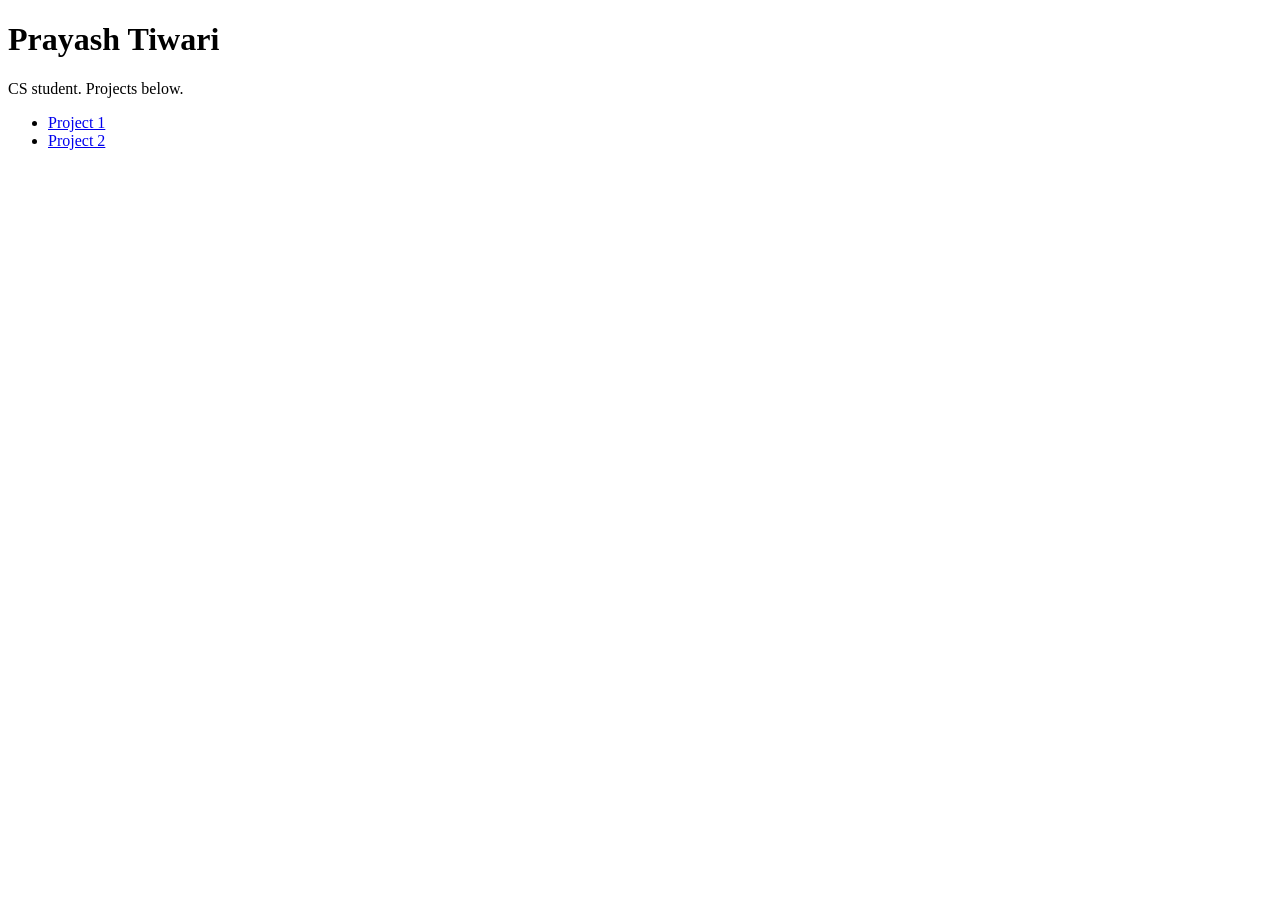
==== index.html @ 390d13c7 "Update index.html content" ====
<!DOCTYPE html>
<html>
<head>
  <title>Prayash | Portfolio</title>
  <meta charset="utf-8" />
</head>
<body>
  <h1>Prayash Tiwari</h1>
  <p>CS student. Projects below.</p>

  <ul>
    <li><a href="https://github.com/username/project1">Project 1</a></li>
    <li><a href="https://github.com/username/project2">Project 2</a></li>
  </ul>
</body>
</html>
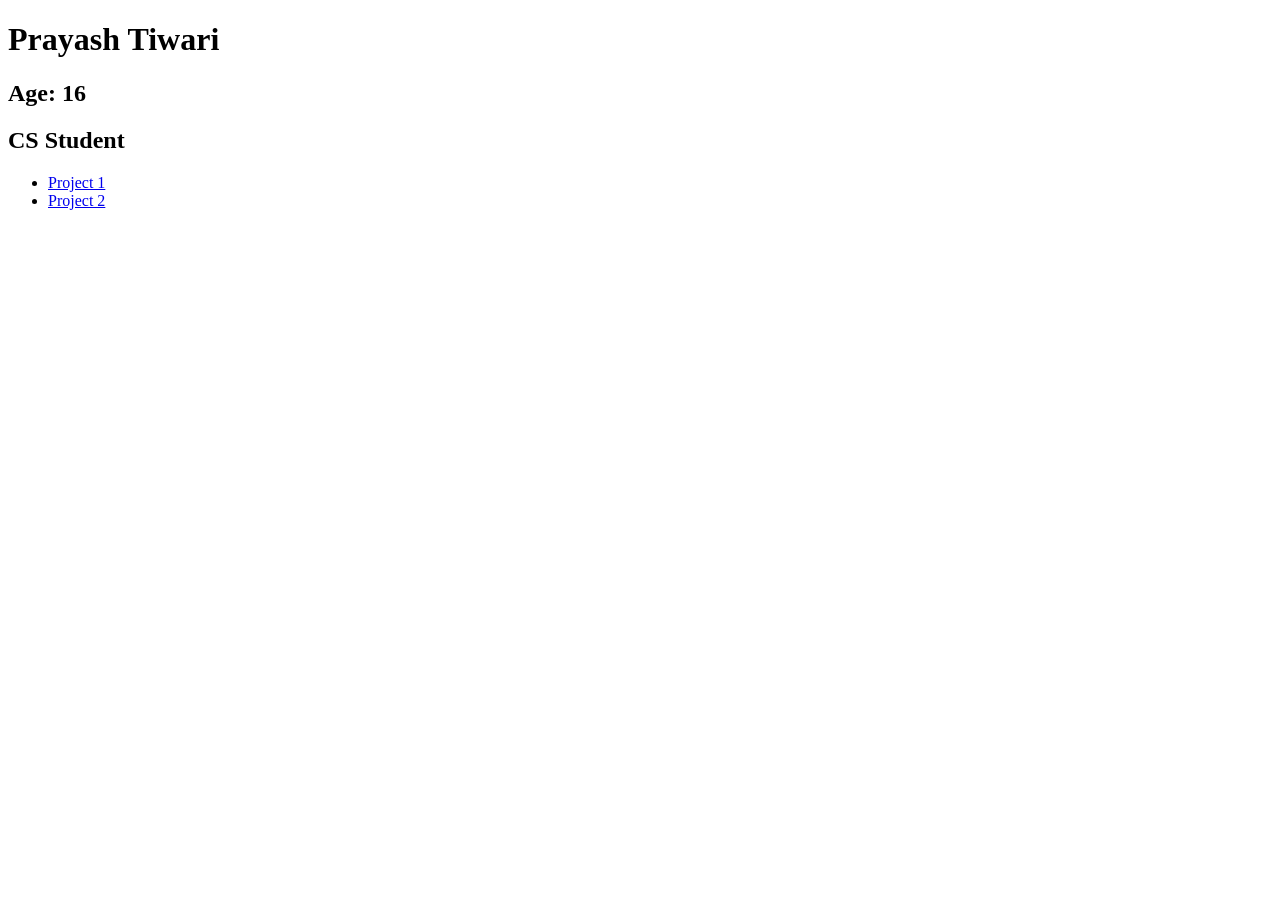
==== commit e3eadf67: "update index.html content" ====
--- a/index.html
+++ b/index.html
@@ -6,7 +6,9 @@
 </head>
 <body>
   <h1>Prayash Tiwari</h1>
-  <p>CS student. Projects below.</p>
+  
+  <h2>Age: 16</h2>
+  <h2>CS Student</h2>
 
   <ul>
     <li><a href="https://github.com/username/project1">Project 1</a></li>
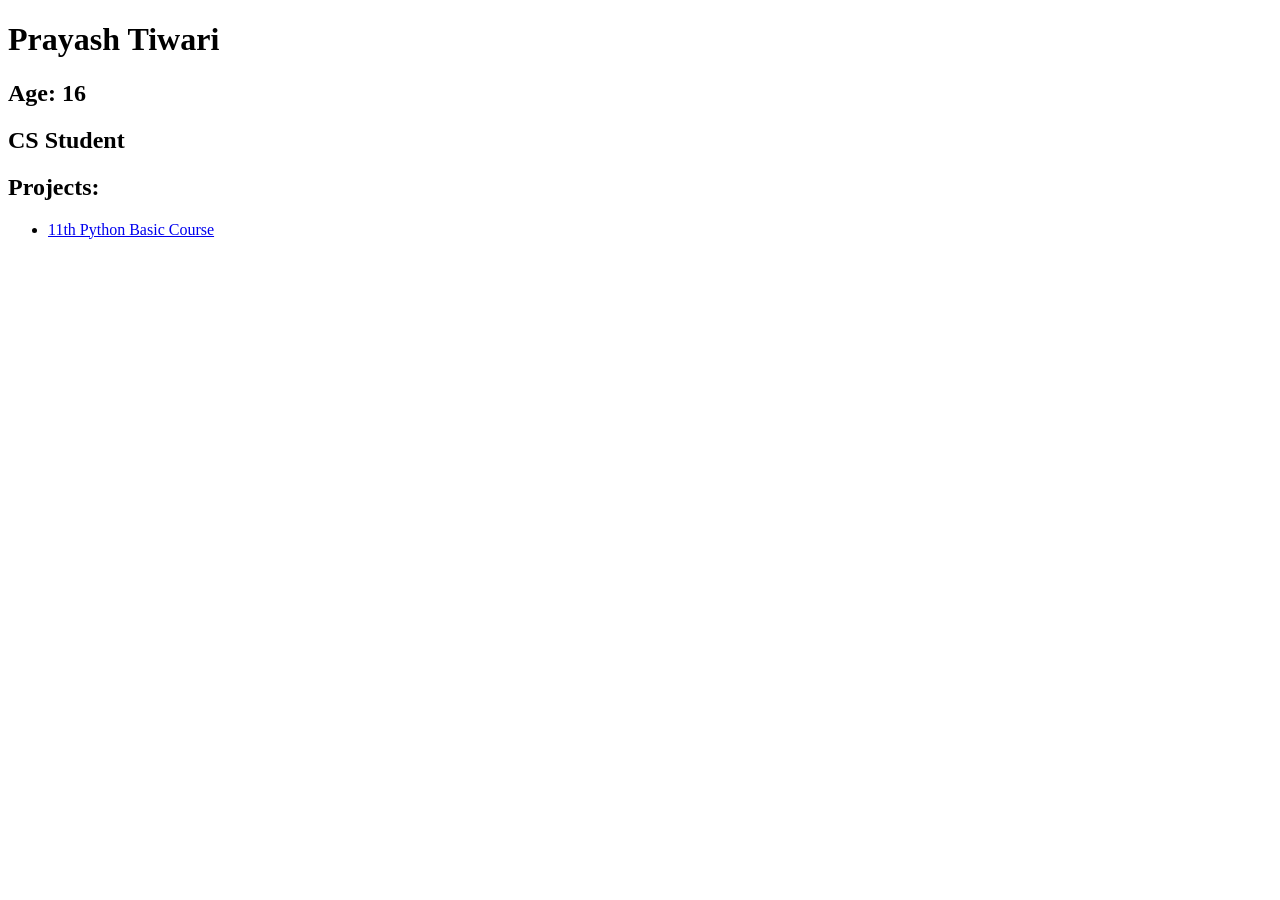
==== commit 42d1ea1d: "update project links in index.html" ====
--- a/index.html
+++ b/index.html
@@ -9,10 +9,10 @@
   
   <h2>Age: 16</h2>
   <h2>CS Student</h2>
-
+  <h2>Projects:</h2>
+  
   <ul>
-    <li><a href="https://github.com/username/project1">Project 1</a></li>
-    <li><a href="https://github.com/username/project2">Project 2</a></li>
+    <li><a href="https://github.com/prayashtiwari/class-11-python">11th Python Basic Course</a></li>
   </ul>
 </body>
 </html>
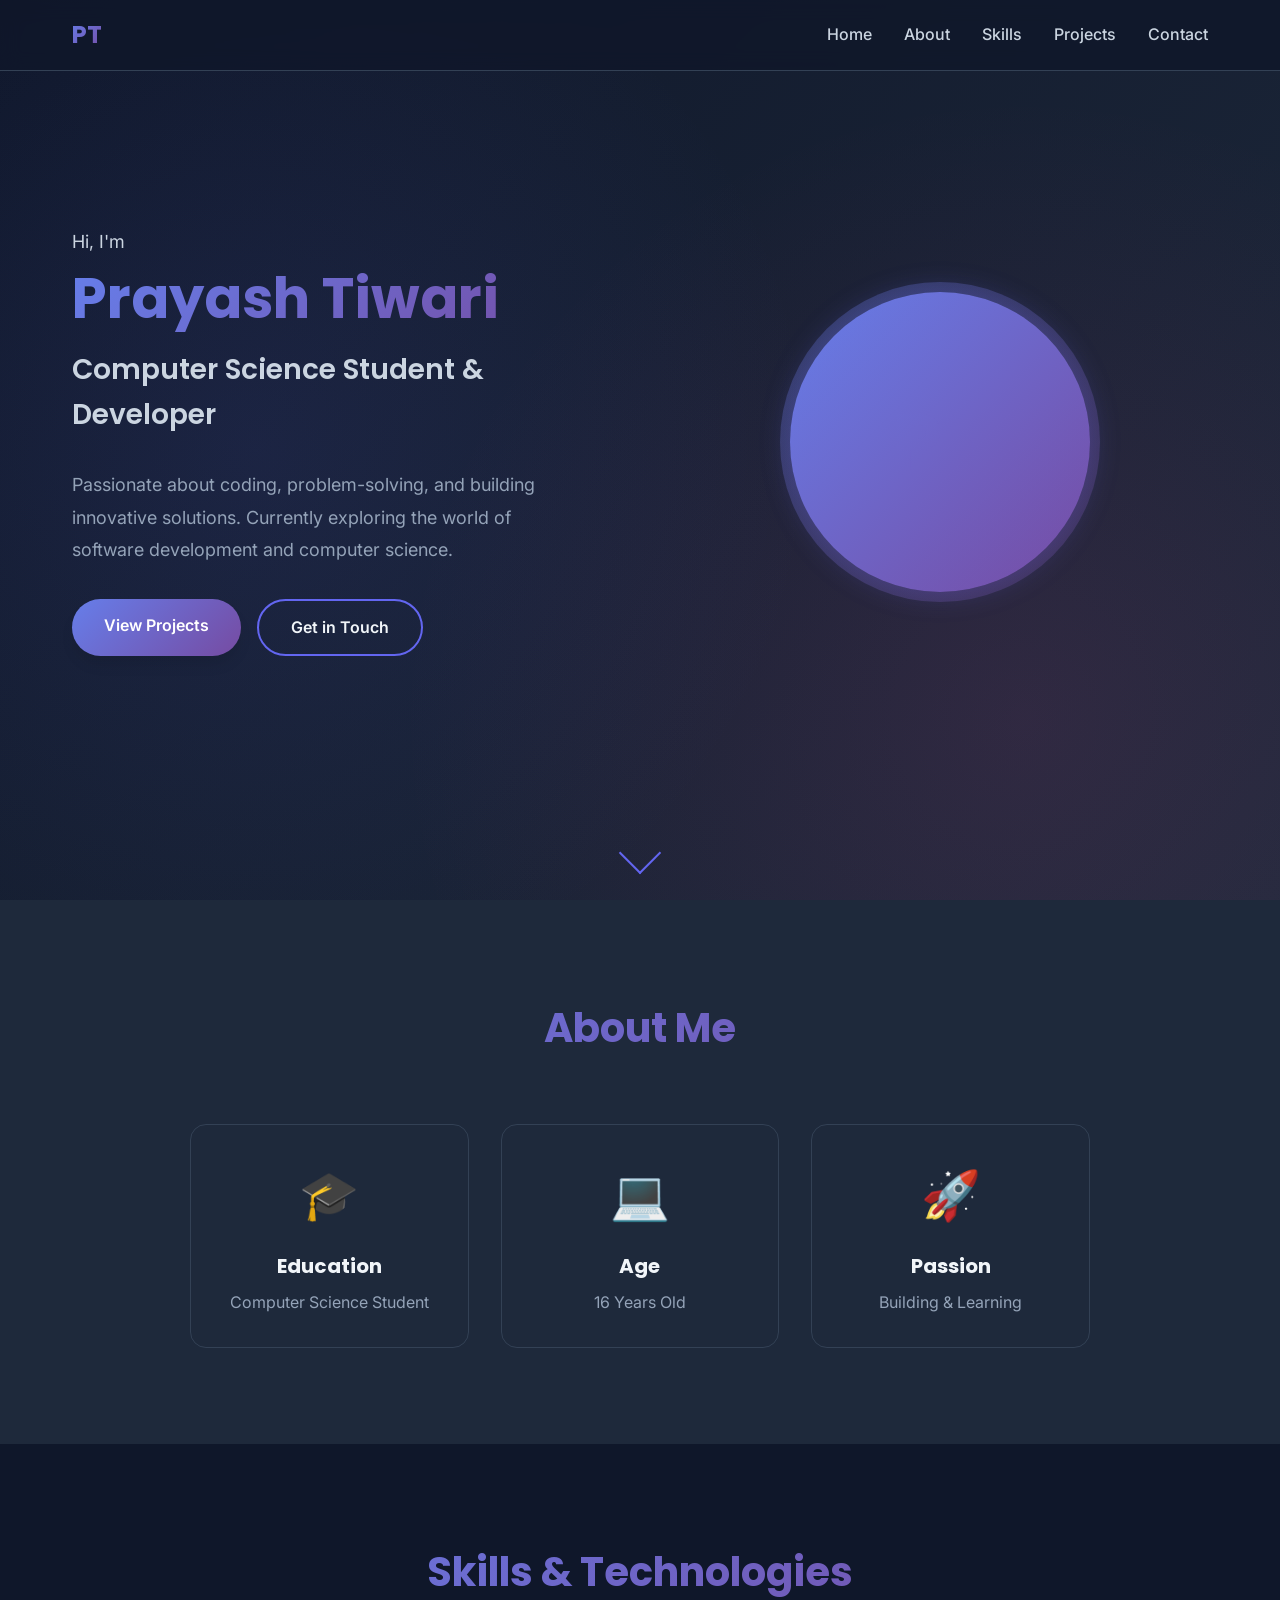
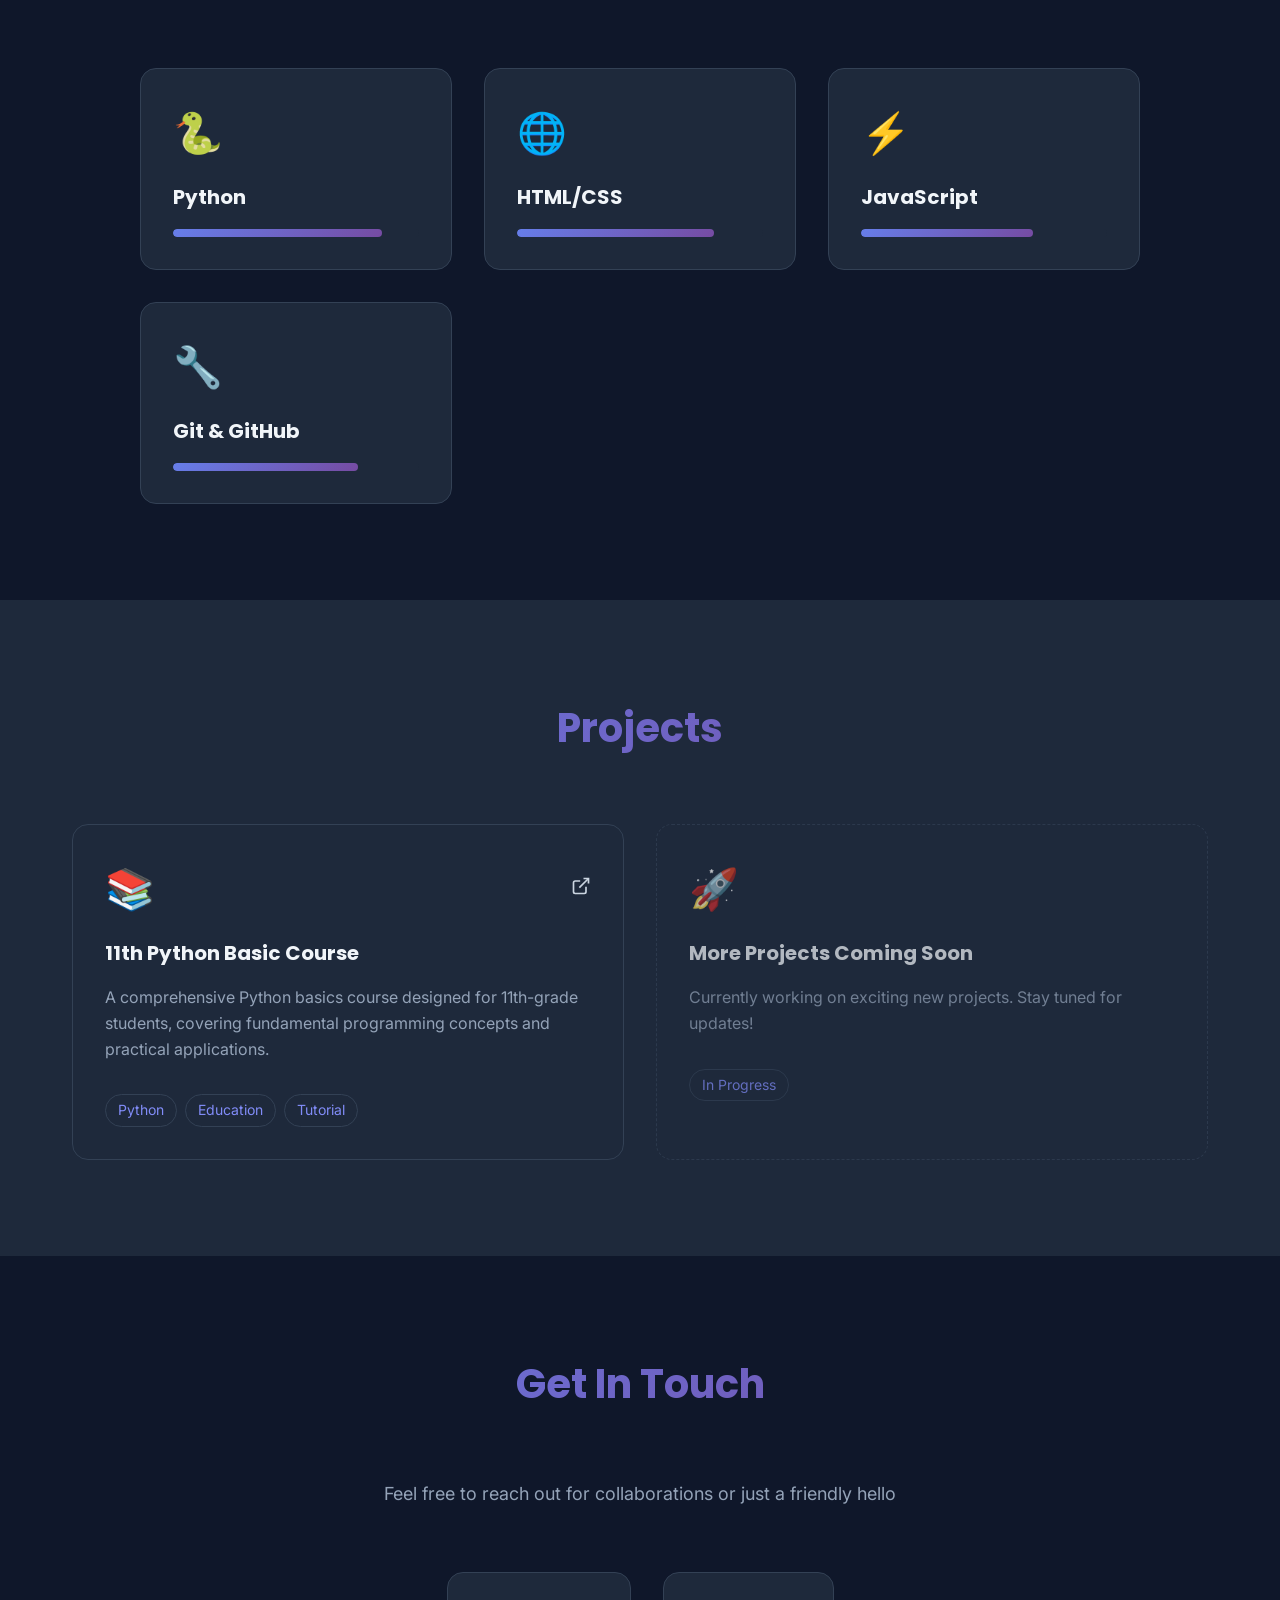
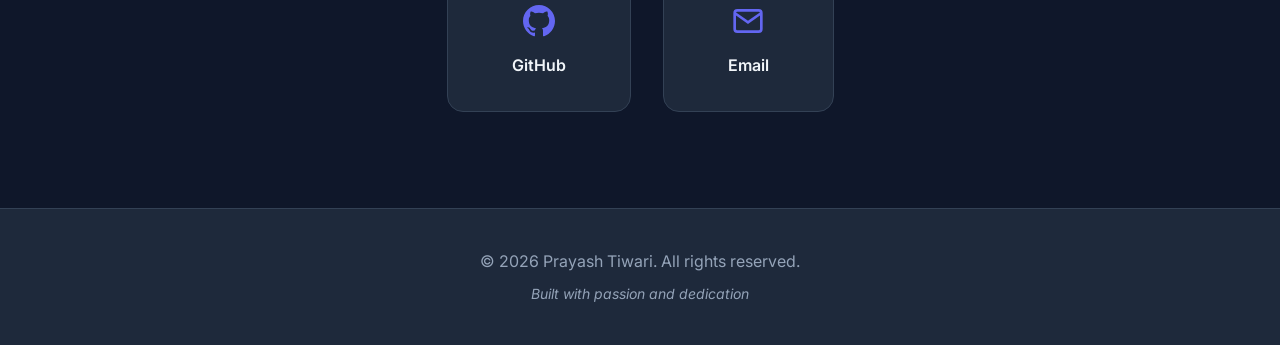
==== commit dc04dc72: "Add modern portfolio UI with responsive design Co-authored-by: prayashtiwari <255320186+prayashtiwar" ====
--- a/index.html
+++ b/index.html
@@ -1,18 +1,195 @@
 <!DOCTYPE html>
-<html>
+<html lang="en">
 <head>
-  <title>Prayash | Portfolio</title>
-  <meta charset="utf-8" />
+  <meta charset="UTF-8">
+  <meta name="viewport" content="width=device-width, initial-scale=1.0">
+  <meta name="description" content="Prayash Tiwari - CS Student & Developer Portfolio">
+  <meta name="p:domain_verify" content="79d114e6fe0b8a6a573e7b52dea1397b"/>
+  <title>Prayash Tiwari | Portfolio</title>
+  <link rel="stylesheet" href="styles.css">
+  <link rel="preconnect" href="https://fonts.googleapis.com">
+  <link rel="preconnect" href="https://fonts.gstatic.com" crossorigin>
+  <link href="https://fonts.googleapis.com/css2?family=Inter:wght@300;400;500;600;700&family=Poppins:wght@400;500;600;700&display=swap" rel="stylesheet">
 </head>
 <body>
-  <h1>Prayash Tiwari</h1>
-  
-  <h2>Age: 16</h2>
-  <h2>CS Student</h2>
-  <h2>Projects:</h2>
-  
-  <ul>
-    <li><a href="https://github.com/prayashtiwari/class-11-python">11th Python Basic Course</a></li>
-  </ul>
+  <!-- Navigation -->
+  <nav class="navbar">
+    <div class="container">
+      <div class="nav-brand">PT</div>
+      <ul class="nav-links">
+        <li><a href="#home" class="nav-link">Home</a></li>
+        <li><a href="#about" class="nav-link">About</a></li>
+        <li><a href="#skills" class="nav-link">Skills</a></li>
+        <li><a href="#projects" class="nav-link">Projects</a></li>
+        <li><a href="#contact" class="nav-link">Contact</a></li>
+      </ul>
+      <div class="nav-toggle">
+        <span></span>
+        <span></span>
+        <span></span>
+      </div>
+    </div>
+  </nav>
+
+  <!-- Hero Section -->
+  <section id="home" class="hero">
+    <div class="container">
+      <div class="hero-content">
+        <div class="hero-text">
+          <p class="hero-greeting">Hi, I'm</p>
+          <h1 class="hero-name">Prayash Tiwari</h1>
+          <h2 class="hero-title">Computer Science Student & Developer</h2>
+          <p class="hero-description">
+            Passionate about coding, problem-solving, and building innovative solutions.
+            Currently exploring the world of software development and computer science.
+          </p>
+          <div class="hero-buttons">
+            <a href="#projects" class="btn btn-primary">View Projects</a>
+            <a href="#contact" class="btn btn-secondary">Get in Touch</a>
+          </div>
+        </div>
+        <div class="hero-image">
+          <div class="profile-circle">
+            <div class="profile-inner">PT</div>
+          </div>
+        </div>
+      </div>
+    </div>
+    <div class="scroll-indicator">
+      <div class="scroll-arrow"></div>
+    </div>
+  </section>
+
+  <!-- About Section -->
+  <section id="about" class="about">
+    <div class="container">
+      <h2 class="section-title">About Me</h2>
+      <div class="about-content">
+        <div class="about-card">
+          <div class="card-icon">🎓</div>
+          <h3>Education</h3>
+          <p>Computer Science Student</p>
+        </div>
+        <div class="about-card">
+          <div class="card-icon">💻</div>
+          <h3>Age</h3>
+          <p>16 Years Old</p>
+        </div>
+        <div class="about-card">
+          <div class="card-icon">🚀</div>
+          <h3>Passion</h3>
+          <p>Building & Learning</p>
+        </div>
+      </div>
+    </div>
+  </section>
+
+  <!-- Skills Section -->
+  <section id="skills" class="skills">
+    <div class="container">
+      <h2 class="section-title">Skills & Technologies</h2>
+      <div class="skills-grid">
+        <div class="skill-card">
+          <div class="skill-icon">🐍</div>
+          <h3>Python</h3>
+          <div class="skill-bar">
+            <div class="skill-progress" style="width: 85%"></div>
+          </div>
+        </div>
+        <div class="skill-card">
+          <div class="skill-icon">🌐</div>
+          <h3>HTML/CSS</h3>
+          <div class="skill-bar">
+            <div class="skill-progress" style="width: 80%"></div>
+          </div>
+        </div>
+        <div class="skill-card">
+          <div class="skill-icon">⚡</div>
+          <h3>JavaScript</h3>
+          <div class="skill-bar">
+            <div class="skill-progress" style="width: 70%"></div>
+          </div>
+        </div>
+        <div class="skill-card">
+          <div class="skill-icon">🔧</div>
+          <h3>Git & GitHub</h3>
+          <div class="skill-bar">
+            <div class="skill-progress" style="width: 75%"></div>
+          </div>
+        </div>
+      </div>
+    </div>
+  </section>
+
+  <!-- Projects Section -->
+  <section id="projects" class="projects">
+    <div class="container">
+      <h2 class="section-title">Projects</h2>
+      <div class="projects-grid">
+        <div class="project-card">
+          <div class="project-header">
+            <div class="project-icon">📚</div>
+            <a href="https://github.com/prayashtiwari/class-11-python" target="_blank" class="project-link">
+              <svg width="20" height="20" viewBox="0 0 24 24" fill="none" stroke="currentColor" stroke-width="2">
+                <path d="M18 13v6a2 2 0 0 1-2 2H5a2 2 0 0 1-2-2V8a2 2 0 0 1 2-2h6"></path>
+                <polyline points="15 3 21 3 21 9"></polyline>
+                <line x1="10" y1="14" x2="21" y2="3"></line>
+              </svg>
+            </a>
+          </div>
+          <h3>11th Python Basic Course</h3>
+          <p>A comprehensive Python basics course designed for 11th-grade students, covering fundamental programming concepts and practical applications.</p>
+          <div class="project-tags">
+            <span class="tag">Python</span>
+            <span class="tag">Education</span>
+            <span class="tag">Tutorial</span>
+          </div>
+        </div>
+        <div class="project-card project-card-placeholder">
+          <div class="project-header">
+            <div class="project-icon">🚀</div>
+          </div>
+          <h3>More Projects Coming Soon</h3>
+          <p>Currently working on exciting new projects. Stay tuned for updates!</p>
+          <div class="project-tags">
+            <span class="tag">In Progress</span>
+          </div>
+        </div>
+      </div>
+    </div>
+  </section>
+
+  <!-- Contact Section -->
+  <section id="contact" class="contact">
+    <div class="container">
+      <h2 class="section-title">Get In Touch</h2>
+      <p class="contact-subtitle">Feel free to reach out for collaborations or just a friendly hello</p>
+      <div class="contact-links">
+        <a href="https://github.com/prayashtiwari" target="_blank" class="contact-card">
+          <svg width="32" height="32" viewBox="0 0 24 24" fill="currentColor">
+            <path d="M12 0c-6.626 0-12 5.373-12 12 0 5.302 3.438 9.8 8.207 11.387.599.111.793-.261.793-.577v-2.234c-3.338.726-4.033-1.416-4.033-1.416-.546-1.387-1.333-1.756-1.333-1.756-1.089-.745.083-.729.083-.729 1.205.084 1.839 1.237 1.839 1.237 1.07 1.834 2.807 1.304 3.492.997.107-.775.418-1.305.762-1.604-2.665-.305-5.467-1.334-5.467-5.931 0-1.311.469-2.381 1.236-3.221-.124-.303-.535-1.524.117-3.176 0 0 1.008-.322 3.301 1.23.957-.266 1.983-.399 3.003-.404 1.02.005 2.047.138 3.006.404 2.291-1.552 3.297-1.23 3.297-1.23.653 1.653.242 2.874.118 3.176.77.84 1.235 1.911 1.235 3.221 0 4.609-2.807 5.624-5.479 5.921.43.372.823 1.102.823 2.222v3.293c0 .319.192.694.801.576 4.765-1.589 8.199-6.086 8.199-11.386 0-6.627-5.373-12-12-12z"/>
+          </svg>
+          <span>GitHub</span>
+        </a>
+        <a href="mailto:contact@prayashtiwari.com" class="contact-card">
+          <svg width="32" height="32" viewBox="0 0 24 24" fill="none" stroke="currentColor" stroke-width="2">
+            <path d="M4 4h16c1.1 0 2 .9 2 2v12c0 1.1-.9 2-2 2H4c-1.1 0-2-.9-2-2V6c0-1.1.9-2 2-2z"></path>
+            <polyline points="22,6 12,13 2,6"></polyline>
+          </svg>
+          <span>Email</span>
+        </a>
+      </div>
+    </div>
+  </section>
+
+  <!-- Footer -->
+  <footer class="footer">
+    <div class="container">
+      <p>&copy; 2026 Prayash Tiwari. All rights reserved.</p>
+      <p class="footer-tagline">Built with passion and dedication</p>
+    </div>
+  </footer>
+
+  <script src="script.js"></script>
 </body>
 </html>
--- a/styles.css
+++ b/styles.css
@@ -0,0 +1,829 @@
+/* ===== CSS Reset & Base Styles ===== */
+* {
+  margin: 0;
+  padding: 0;
+  box-sizing: border-box;
+}
+
+:root {
+  /* Color Palette */
+  --primary-color: #6366f1;
+  --primary-dark: #4f46e5;
+  --primary-light: #818cf8;
+  --secondary-color: #ec4899;
+  --accent-color: #14b8a6;
+  --bg-primary: #0f172a;
+  --bg-secondary: #1e293b;
+  --bg-card: #1e293b;
+  --text-primary: #f1f5f9;
+  --text-secondary: #cbd5e1;
+  --text-muted: #94a3b8;
+  --border-color: #334155;
+  
+  /* Gradients */
+  --gradient-primary: linear-gradient(135deg, #667eea 0%, #764ba2 100%);
+  --gradient-secondary: linear-gradient(135deg, #f093fb 0%, #f5576c 100%);
+  --gradient-accent: linear-gradient(135deg, #4facfe 0%, #00f2fe 100%);
+  
+  /* Spacing */
+  --spacing-xs: 0.5rem;
+  --spacing-sm: 1rem;
+  --spacing-md: 2rem;
+  --spacing-lg: 4rem;
+  --spacing-xl: 6rem;
+  
+  /* Typography */
+  --font-primary: 'Inter', -apple-system, BlinkMacSystemFont, 'Segoe UI', sans-serif;
+  --font-heading: 'Poppins', sans-serif;
+  
+  /* Shadows */
+  --shadow-sm: 0 1px 2px 0 rgba(0, 0, 0, 0.05);
+  --shadow-md: 0 4px 6px -1px rgba(0, 0, 0, 0.1);
+  --shadow-lg: 0 10px 15px -3px rgba(0, 0, 0, 0.1);
+  --shadow-xl: 0 20px 25px -5px rgba(0, 0, 0, 0.1);
+  --shadow-glow: 0 0 30px rgba(99, 102, 241, 0.3);
+  
+  /* Border Radius */
+  --radius-sm: 0.375rem;
+  --radius-md: 0.5rem;
+  --radius-lg: 1rem;
+  --radius-xl: 1.5rem;
+  --radius-full: 9999px;
+  
+  /* Transitions */
+  --transition-fast: 150ms ease-in-out;
+  --transition-base: 300ms ease-in-out;
+  --transition-slow: 500ms ease-in-out;
+}
+
+html {
+  scroll-behavior: smooth;
+  font-size: 16px;
+}
+
+body {
+  font-family: var(--font-primary);
+  background: var(--bg-primary);
+  color: var(--text-primary);
+  line-height: 1.6;
+  overflow-x: hidden;
+}
+
+.container {
+  max-width: 1200px;
+  margin: 0 auto;
+  padding: 0 var(--spacing-md);
+}
+
+/* ===== Navigation ===== */
+.navbar {
+  position: fixed;
+  top: 0;
+  left: 0;
+  right: 0;
+  background: rgba(15, 23, 42, 0.8);
+  backdrop-filter: blur(10px);
+  border-bottom: 1px solid var(--border-color);
+  padding: 1rem 0;
+  z-index: 1000;
+  transition: background var(--transition-base);
+}
+
+.navbar .container {
+  display: flex;
+  justify-content: space-between;
+  align-items: center;
+}
+
+.nav-brand {
+  font-family: var(--font-heading);
+  font-size: 1.5rem;
+  font-weight: 700;
+  background: var(--gradient-primary);
+  -webkit-background-clip: text;
+  -webkit-text-fill-color: transparent;
+  background-clip: text;
+  cursor: pointer;
+}
+
+.nav-links {
+  display: flex;
+  list-style: none;
+  gap: 2rem;
+}
+
+.nav-link {
+  color: var(--text-secondary);
+  text-decoration: none;
+  font-weight: 500;
+  transition: color var(--transition-fast);
+  position: relative;
+}
+
+.nav-link::after {
+  content: '';
+  position: absolute;
+  bottom: -5px;
+  left: 0;
+  width: 0;
+  height: 2px;
+  background: var(--gradient-primary);
+  transition: width var(--transition-base);
+}
+
+.nav-link:hover {
+  color: var(--text-primary);
+}
+
+.nav-link:hover::after {
+  width: 100%;
+}
+
+.nav-toggle {
+  display: none;
+  flex-direction: column;
+  gap: 5px;
+  cursor: pointer;
+}
+
+.nav-toggle span {
+  width: 25px;
+  height: 3px;
+  background: var(--text-primary);
+  border-radius: var(--radius-full);
+  transition: var(--transition-base);
+}
+
+/* ===== Hero Section ===== */
+.hero {
+  min-height: 100vh;
+  display: flex;
+  align-items: center;
+  justify-content: center;
+  position: relative;
+  padding-top: 80px;
+  background: linear-gradient(135deg, #0f172a 0%, #1e293b 100%);
+  overflow: hidden;
+}
+
+.hero::before {
+  content: '';
+  position: absolute;
+  top: 0;
+  left: 0;
+  right: 0;
+  bottom: 0;
+  background: radial-gradient(circle at 20% 50%, rgba(99, 102, 241, 0.1) 0%, transparent 50%),
+              radial-gradient(circle at 80% 80%, rgba(236, 72, 153, 0.1) 0%, transparent 50%);
+  pointer-events: none;
+}
+
+.hero-content {
+  display: grid;
+  grid-template-columns: 1fr 1fr;
+  gap: var(--spacing-lg);
+  align-items: center;
+  position: relative;
+  z-index: 1;
+}
+
+.hero-text {
+  animation: fadeInUp 1s ease-out;
+}
+
+.hero-greeting {
+  color: var(--text-secondary);
+  font-size: 1.125rem;
+  margin-bottom: var(--spacing-xs);
+}
+
+.hero-name {
+  font-family: var(--font-heading);
+  font-size: 3.5rem;
+  font-weight: 700;
+  background: var(--gradient-primary);
+  -webkit-background-clip: text;
+  -webkit-text-fill-color: transparent;
+  background-clip: text;
+  margin-bottom: var(--spacing-sm);
+  line-height: 1.2;
+}
+
+.hero-title {
+  font-family: var(--font-heading);
+  font-size: 1.75rem;
+  font-weight: 600;
+  color: var(--text-secondary);
+  margin-bottom: var(--spacing-md);
+}
+
+.hero-description {
+  color: var(--text-muted);
+  font-size: 1.125rem;
+  line-height: 1.8;
+  margin-bottom: var(--spacing-md);
+  max-width: 500px;
+}
+
+.hero-buttons {
+  display: flex;
+  gap: var(--spacing-sm);
+  flex-wrap: wrap;
+}
+
+.btn {
+  display: inline-block;
+  padding: 0.875rem 2rem;
+  border-radius: var(--radius-full);
+  font-weight: 600;
+  text-decoration: none;
+  transition: all var(--transition-base);
+  cursor: pointer;
+  border: none;
+  font-size: 1rem;
+}
+
+.btn-primary {
+  background: var(--gradient-primary);
+  color: white;
+  box-shadow: var(--shadow-lg);
+}
+
+.btn-primary:hover {
+  transform: translateY(-2px);
+  box-shadow: var(--shadow-xl), var(--shadow-glow);
+}
+
+.btn-secondary {
+  background: transparent;
+  color: var(--text-primary);
+  border: 2px solid var(--primary-color);
+}
+
+.btn-secondary:hover {
+  background: var(--primary-color);
+  transform: translateY(-2px);
+  box-shadow: var(--shadow-lg);
+}
+
+.hero-image {
+  display: flex;
+  justify-content: center;
+  align-items: center;
+  animation: fadeInRight 1s ease-out;
+}
+
+.profile-circle {
+  width: 300px;
+  height: 300px;
+  border-radius: 50%;
+  background: var(--gradient-primary);
+  display: flex;
+  align-items: center;
+  justify-content: center;
+  position: relative;
+  animation: float 6s ease-in-out infinite;
+  box-shadow: var(--shadow-glow);
+}
+
+.profile-circle::before {
+  content: '';
+  position: absolute;
+  inset: -10px;
+  border-radius: 50%;
+  background: var(--gradient-primary);
+  opacity: 0.3;
+  animation: pulse 2s ease-in-out infinite;
+}
+
+.profile-inner {
+  width: 280px;
+  height: 280px;
+  border-radius: 50%;
+  background: var(--bg-secondary);
+  display: flex;
+  align-items: center;
+  justify-content: center;
+  font-size: 5rem;
+  font-weight: 700;
+  font-family: var(--font-heading);
+  background: var(--gradient-primary);
+  -webkit-background-clip: text;
+  -webkit-text-fill-color: transparent;
+  background-clip: text;
+}
+
+.scroll-indicator {
+  position: absolute;
+  bottom: 2rem;
+  left: 50%;
+  transform: translateX(-50%);
+  animation: bounce 2s infinite;
+}
+
+.scroll-arrow {
+  width: 30px;
+  height: 30px;
+  border-left: 2px solid var(--primary-color);
+  border-bottom: 2px solid var(--primary-color);
+  transform: rotate(-45deg);
+}
+
+/* ===== Section Styles ===== */
+section {
+  padding: var(--spacing-xl) 0;
+}
+
+.section-title {
+  font-family: var(--font-heading);
+  font-size: 2.5rem;
+  font-weight: 700;
+  text-align: center;
+  margin-bottom: var(--spacing-lg);
+  background: var(--gradient-primary);
+  -webkit-background-clip: text;
+  -webkit-text-fill-color: transparent;
+  background-clip: text;
+}
+
+/* ===== About Section ===== */
+.about {
+  background: var(--bg-secondary);
+}
+
+.about-content {
+  display: grid;
+  grid-template-columns: repeat(auto-fit, minmax(250px, 1fr));
+  gap: var(--spacing-md);
+  max-width: 900px;
+  margin: 0 auto;
+}
+
+.about-card {
+  background: var(--bg-card);
+  border: 1px solid var(--border-color);
+  border-radius: var(--radius-lg);
+  padding: var(--spacing-md);
+  text-align: center;
+  transition: all var(--transition-base);
+}
+
+.about-card:hover {
+  transform: translateY(-5px);
+  border-color: var(--primary-color);
+  box-shadow: var(--shadow-xl);
+}
+
+.card-icon {
+  font-size: 3rem;
+  margin-bottom: var(--spacing-sm);
+}
+
+.about-card h3 {
+  font-family: var(--font-heading);
+  font-size: 1.25rem;
+  color: var(--text-primary);
+  margin-bottom: var(--spacing-xs);
+}
+
+.about-card p {
+  color: var(--text-muted);
+}
+
+/* ===== Skills Section ===== */
+.skills {
+  background: var(--bg-primary);
+}
+
+.skills-grid {
+  display: grid;
+  grid-template-columns: repeat(auto-fit, minmax(250px, 1fr));
+  gap: var(--spacing-md);
+  max-width: 1000px;
+  margin: 0 auto;
+}
+
+.skill-card {
+  background: var(--bg-card);
+  border: 1px solid var(--border-color);
+  border-radius: var(--radius-lg);
+  padding: var(--spacing-md);
+  transition: all var(--transition-base);
+}
+
+.skill-card:hover {
+  transform: translateY(-5px);
+  border-color: var(--primary-color);
+  box-shadow: var(--shadow-xl);
+}
+
+.skill-icon {
+  font-size: 2.5rem;
+  margin-bottom: var(--spacing-sm);
+}
+
+.skill-card h3 {
+  font-family: var(--font-heading);
+  font-size: 1.25rem;
+  color: var(--text-primary);
+  margin-bottom: var(--spacing-sm);
+}
+
+.skill-bar {
+  height: 8px;
+  background: var(--bg-secondary);
+  border-radius: var(--radius-full);
+  overflow: hidden;
+}
+
+.skill-progress {
+  height: 100%;
+  background: var(--gradient-primary);
+  border-radius: var(--radius-full);
+  transition: width 1s ease-out;
+  animation: progressAnimation 1.5s ease-out;
+}
+
+/* ===== Projects Section ===== */
+.projects {
+  background: var(--bg-secondary);
+}
+
+.projects-grid {
+  display: grid;
+  grid-template-columns: repeat(auto-fit, minmax(300px, 1fr));
+  gap: var(--spacing-md);
+}
+
+.project-card {
+  background: var(--bg-card);
+  border: 1px solid var(--border-color);
+  border-radius: var(--radius-lg);
+  padding: var(--spacing-md);
+  transition: all var(--transition-base);
+  position: relative;
+  overflow: hidden;
+}
+
+.project-card::before {
+  content: '';
+  position: absolute;
+  top: 0;
+  left: 0;
+  right: 0;
+  height: 4px;
+  background: var(--gradient-primary);
+  transform: scaleX(0);
+  transform-origin: left;
+  transition: transform var(--transition-base);
+}
+
+.project-card:hover::before {
+  transform: scaleX(1);
+}
+
+.project-card:hover {
+  transform: translateY(-5px);
+  border-color: var(--primary-color);
+  box-shadow: var(--shadow-xl);
+}
+
+.project-card-placeholder {
+  opacity: 0.7;
+  border-style: dashed;
+}
+
+.project-header {
+  display: flex;
+  justify-content: space-between;
+  align-items: center;
+  margin-bottom: var(--spacing-sm);
+}
+
+.project-icon {
+  font-size: 2.5rem;
+}
+
+.project-link {
+  color: var(--text-secondary);
+  transition: color var(--transition-fast);
+}
+
+.project-link:hover {
+  color: var(--primary-color);
+}
+
+.project-card h3 {
+  font-family: var(--font-heading);
+  font-size: 1.25rem;
+  color: var(--text-primary);
+  margin-bottom: var(--spacing-sm);
+}
+
+.project-card p {
+  color: var(--text-muted);
+  line-height: 1.6;
+  margin-bottom: var(--spacing-md);
+}
+
+.project-tags {
+  display: flex;
+  flex-wrap: wrap;
+  gap: var(--spacing-xs);
+}
+
+.tag {
+  background: var(--bg-secondary);
+  color: var(--primary-light);
+  padding: 0.25rem 0.75rem;
+  border-radius: var(--radius-full);
+  font-size: 0.875rem;
+  border: 1px solid var(--border-color);
+}
+
+/* ===== Contact Section ===== */
+.contact {
+  background: var(--bg-primary);
+}
+
+.contact-subtitle {
+  text-align: center;
+  color: var(--text-muted);
+  font-size: 1.125rem;
+  margin-bottom: var(--spacing-lg);
+}
+
+.contact-links {
+  display: flex;
+  justify-content: center;
+  gap: var(--spacing-md);
+  flex-wrap: wrap;
+}
+
+.contact-card {
+  background: var(--bg-card);
+  border: 1px solid var(--border-color);
+  border-radius: var(--radius-lg);
+  padding: var(--spacing-md) var(--spacing-lg);
+  display: flex;
+  flex-direction: column;
+  align-items: center;
+  gap: var(--spacing-sm);
+  text-decoration: none;
+  color: var(--text-primary);
+  transition: all var(--transition-base);
+  min-width: 150px;
+}
+
+.contact-card:hover {
+  transform: translateY(-5px);
+  border-color: var(--primary-color);
+  box-shadow: var(--shadow-xl);
+  background: var(--gradient-primary);
+}
+
+.contact-card svg {
+  color: var(--primary-color);
+  transition: color var(--transition-fast);
+}
+
+.contact-card:hover svg {
+  color: white;
+}
+
+.contact-card span {
+  font-weight: 600;
+}
+
+/* ===== Footer ===== */
+.footer {
+  background: var(--bg-secondary);
+  border-top: 1px solid var(--border-color);
+  padding: var(--spacing-md) 0;
+  text-align: center;
+}
+
+.footer p {
+  color: var(--text-muted);
+  margin: 0.5rem 0;
+}
+
+.footer-tagline {
+  font-size: 0.875rem;
+  font-style: italic;
+}
+
+/* ===== Animations ===== */
+@keyframes fadeInUp {
+  from {
+    opacity: 0;
+    transform: translateY(30px);
+  }
+  to {
+    opacity: 1;
+    transform: translateY(0);
+  }
+}
+
+@keyframes fadeInRight {
+  from {
+    opacity: 0;
+    transform: translateX(30px);
+  }
+  to {
+    opacity: 1;
+    transform: translateX(0);
+  }
+}
+
+@keyframes float {
+  0%, 100% {
+    transform: translateY(0px);
+  }
+  50% {
+    transform: translateY(-20px);
+  }
+}
+
+@keyframes pulse {
+  0%, 100% {
+    opacity: 0.3;
+    transform: scale(1);
+  }
+  50% {
+    opacity: 0.1;
+    transform: scale(1.05);
+  }
+}
+
+@keyframes bounce {
+  0%, 20%, 50%, 80%, 100% {
+    transform: translateX(-50%) translateY(0);
+  }
+  40% {
+    transform: translateX(-50%) translateY(-10px);
+  }
+  60% {
+    transform: translateX(-50%) translateY(-5px);
+  }
+}
+
+@keyframes progressAnimation {
+  from {
+    width: 0;
+  }
+}
+
+/* ===== Responsive Design ===== */
+@media (max-width: 968px) {
+  .hero-content {
+    grid-template-columns: 1fr;
+    text-align: center;
+  }
+  
+  .hero-text {
+    order: 2;
+  }
+  
+  .hero-image {
+    order: 1;
+  }
+  
+  .hero-buttons {
+    justify-content: center;
+  }
+  
+  .hero-name {
+    font-size: 2.5rem;
+  }
+  
+  .hero-title {
+    font-size: 1.5rem;
+  }
+  
+  .profile-circle {
+    width: 250px;
+    height: 250px;
+  }
+  
+  .profile-inner {
+    width: 230px;
+    height: 230px;
+    font-size: 4rem;
+  }
+}
+
+@media (max-width: 768px) {
+  .nav-links {
+    display: none;
+  }
+  
+  .nav-toggle {
+    display: flex;
+  }
+  
+  .section-title {
+    font-size: 2rem;
+  }
+  
+  .hero-name {
+    font-size: 2rem;
+  }
+  
+  .hero-title {
+    font-size: 1.25rem;
+  }
+  
+  .hero-description {
+    font-size: 1rem;
+  }
+  
+  .profile-circle {
+    width: 200px;
+    height: 200px;
+  }
+  
+  .profile-inner {
+    width: 180px;
+    height: 180px;
+    font-size: 3rem;
+  }
+  
+  .skills-grid,
+  .projects-grid {
+    grid-template-columns: 1fr;
+  }
+  
+  section {
+    padding: var(--spacing-lg) 0;
+  }
+}
+
+@media (max-width: 480px) {
+  :root {
+    font-size: 14px;
+  }
+  
+  .container {
+    padding: 0 var(--spacing-sm);
+  }
+  
+  .hero-name {
+    font-size: 1.75rem;
+  }
+  
+  .btn {
+    padding: 0.75rem 1.5rem;
+    font-size: 0.875rem;
+  }
+  
+  .about-content {
+    grid-template-columns: 1fr;
+  }
+}
+
+/* ===== Smooth Scroll Enhancement ===== */
+@media (prefers-reduced-motion: no-preference) {
+  html {
+    scroll-behavior: smooth;
+  }
+}
+
+@media (prefers-reduced-motion: reduce) {
+  *,
+  *::before,
+  *::after {
+    animation-duration: 0.01ms !important;
+    animation-iteration-count: 1 !important;
+    transition-duration: 0.01ms !important;
+  }
+}
+
+/* ===== Selection Styles ===== */
+::selection {
+  background: var(--primary-color);
+  color: white;
+}
+
+::-moz-selection {
+  background: var(--primary-color);
+  color: white;
+}
+
+/* ===== Scrollbar Styles ===== */
+::-webkit-scrollbar {
+  width: 10px;
+}
+
+::-webkit-scrollbar-track {
+  background: var(--bg-secondary);
+}
+
+::-webkit-scrollbar-thumb {
+  background: var(--primary-color);
+  border-radius: var(--radius-full);
+}
+
+::-webkit-scrollbar-thumb:hover {
+  background: var(--primary-dark);
+}
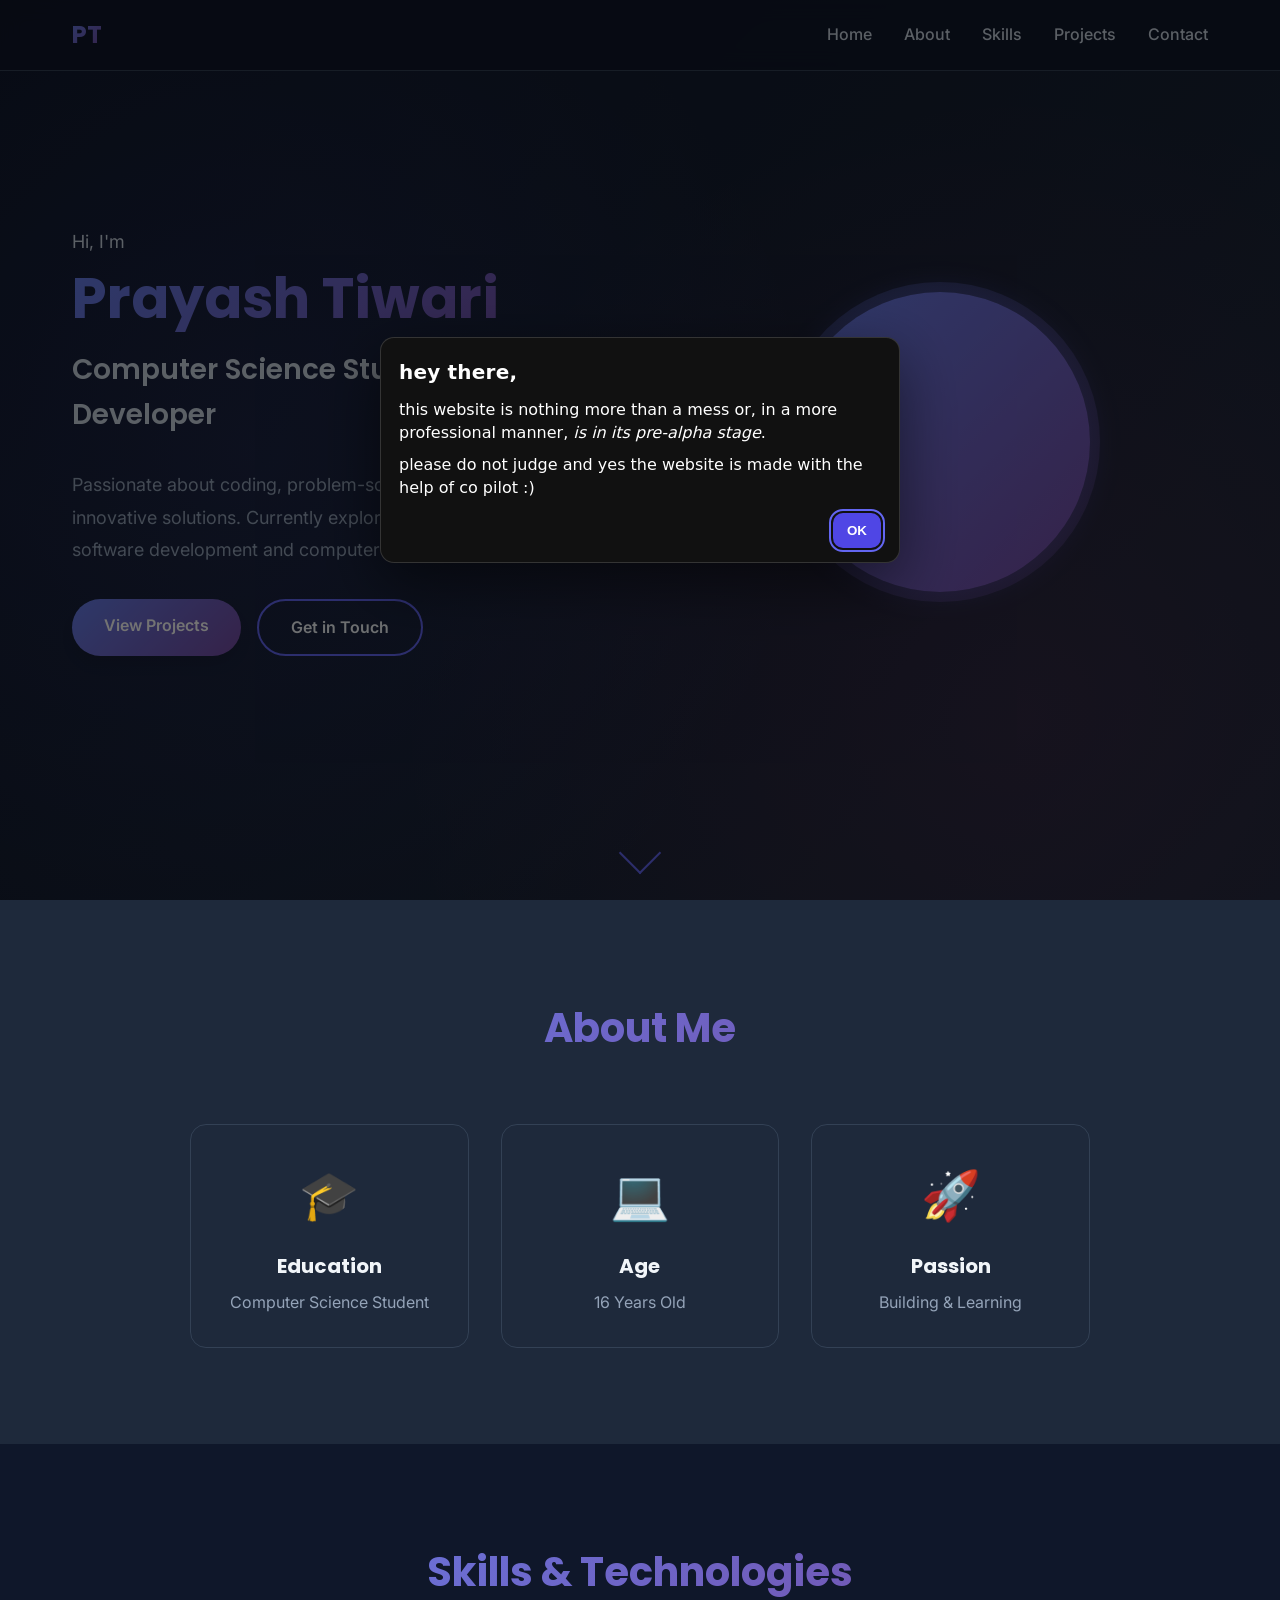
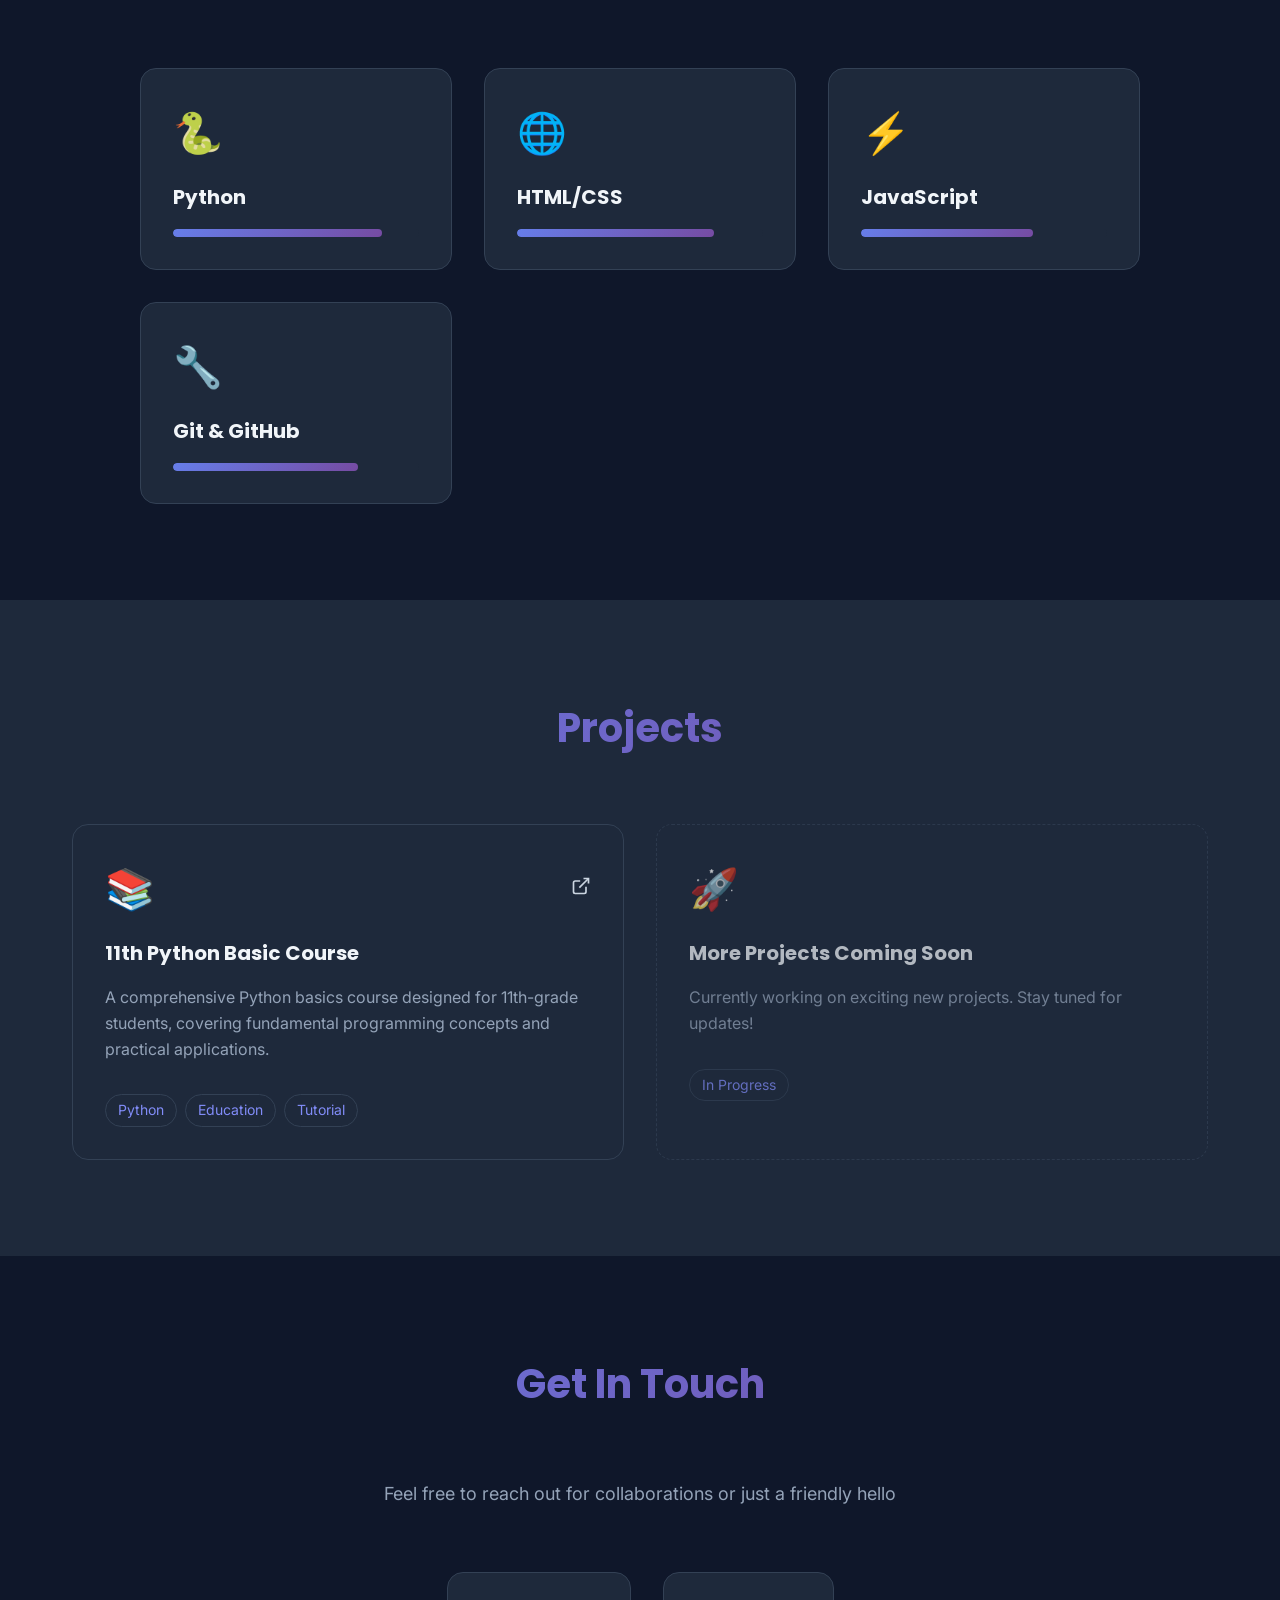
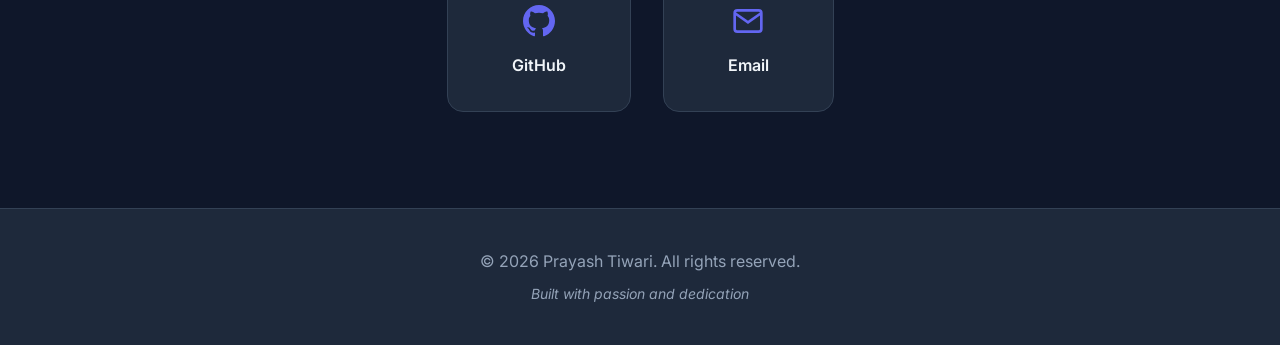
==== commit 17599d2a: "Implement pre-alpha modal for user notification Added a pre-alpha modal to inform users about the we" ====
--- a/index.html
+++ b/index.html
@@ -12,6 +12,106 @@
   <link href="https://fonts.googleapis.com/css2?family=Inter:wght@300;400;500;600;700&family=Poppins:wght@400;500;600;700&display=swap" rel="stylesheet">
 </head>
 <body>
+  <!-- Pre-alpha modal "custom alert" -->
+<div id="prealphaModalOverlay" class="modal-overlay" aria-hidden="true">
+  <div class="modal" role="dialog" aria-modal="true" aria-labelledby="prealphaTitle">
+    <h2 id="prealphaTitle">hey there,</h2>
+    <p>
+      this website is nothing more than a mess or, in a more professional manner,
+      <em>is in its pre-alpha stage</em>.
+    </p>
+    <p>please do not judge and yes the website is made with the help of co pilot :)</p>
+
+    <div class="modal-actions">
+      <button id="prealphaOkBtn" type="button">OK</button>
+    </div>
+  </div>
+</div>
+
+<style>
+  .modal-overlay {
+    position: fixed;
+    inset: 0;
+    display: none;
+    align-items: center;
+    justify-content: center;
+    padding: 24px;
+    background: rgba(0, 0, 0, 0.55);
+    z-index: 9999;
+  }
+  .modal-overlay.is-open { display: flex; }
+
+  .modal {
+    width: min(520px, 100%);
+    background: #111;
+    color: #fff;
+    border: 1px solid rgba(255,255,255,0.15);
+    border-radius: 14px;
+    padding: 18px 18px 14px;
+    box-shadow: 0 20px 60px rgba(0,0,0,0.5);
+    font-family: system-ui, -apple-system, Segoe UI, Roboto, Arial, sans-serif;
+  }
+  .modal h2 {
+    margin: 0 0 10px;
+    font-size: 20px;
+    letter-spacing: 0.2px;
+  }
+  .modal p { margin: 8px 0; line-height: 1.45; }
+  .modal-actions {
+    display: flex;
+    justify-content: flex-end;
+    margin-top: 14px;
+  }
+  .modal-actions button {
+    cursor: pointer;
+    border: 0;
+    border-radius: 10px;
+    padding: 10px 14px;
+    background: #4f46e5;
+    color: white;
+    font-weight: 600;
+  }
+  .modal-actions button:focus { outline: 2px solid #93c5fd; outline-offset: 2px; }
+</style>
+
+<script>
+  (function () {
+    const overlay = document.getElementById('prealphaModalOverlay');
+    const okBtn = document.getElementById('prealphaOkBtn');
+
+    // show on load (only once per browser via localStorage)
+    const key = 'prealphaModalSeen';
+    const alreadySeen = localStorage.getItem(key) === '1';
+
+    function openModal() {
+      overlay.classList.add('is-open');
+      overlay.setAttribute('aria-hidden', 'false');
+      okBtn.focus();
+    }
+
+    function closeModal() {
+      overlay.classList.remove('is-open');
+      overlay.setAttribute('aria-hidden', 'true');
+      localStorage.setItem(key, '1');
+    }
+
+    okBtn.addEventListener('click', closeModal);
+
+    // close when clicking outside the dialog
+    overlay.addEventListener('click', (e) => {
+      if (e.target === overlay) closeModal();
+    });
+
+    // close on Escape
+    document.addEventListener('keydown', (e) => {
+      if (e.key === 'Escape' && overlay.classList.contains('is-open')) closeModal();
+    });
+
+    window.addEventListener('load', () => {
+      if (!alreadySeen) openModal();
+    });
+  })();
+</script>
   <!-- Navigation -->
   <nav class="navbar">
     <div class="container">
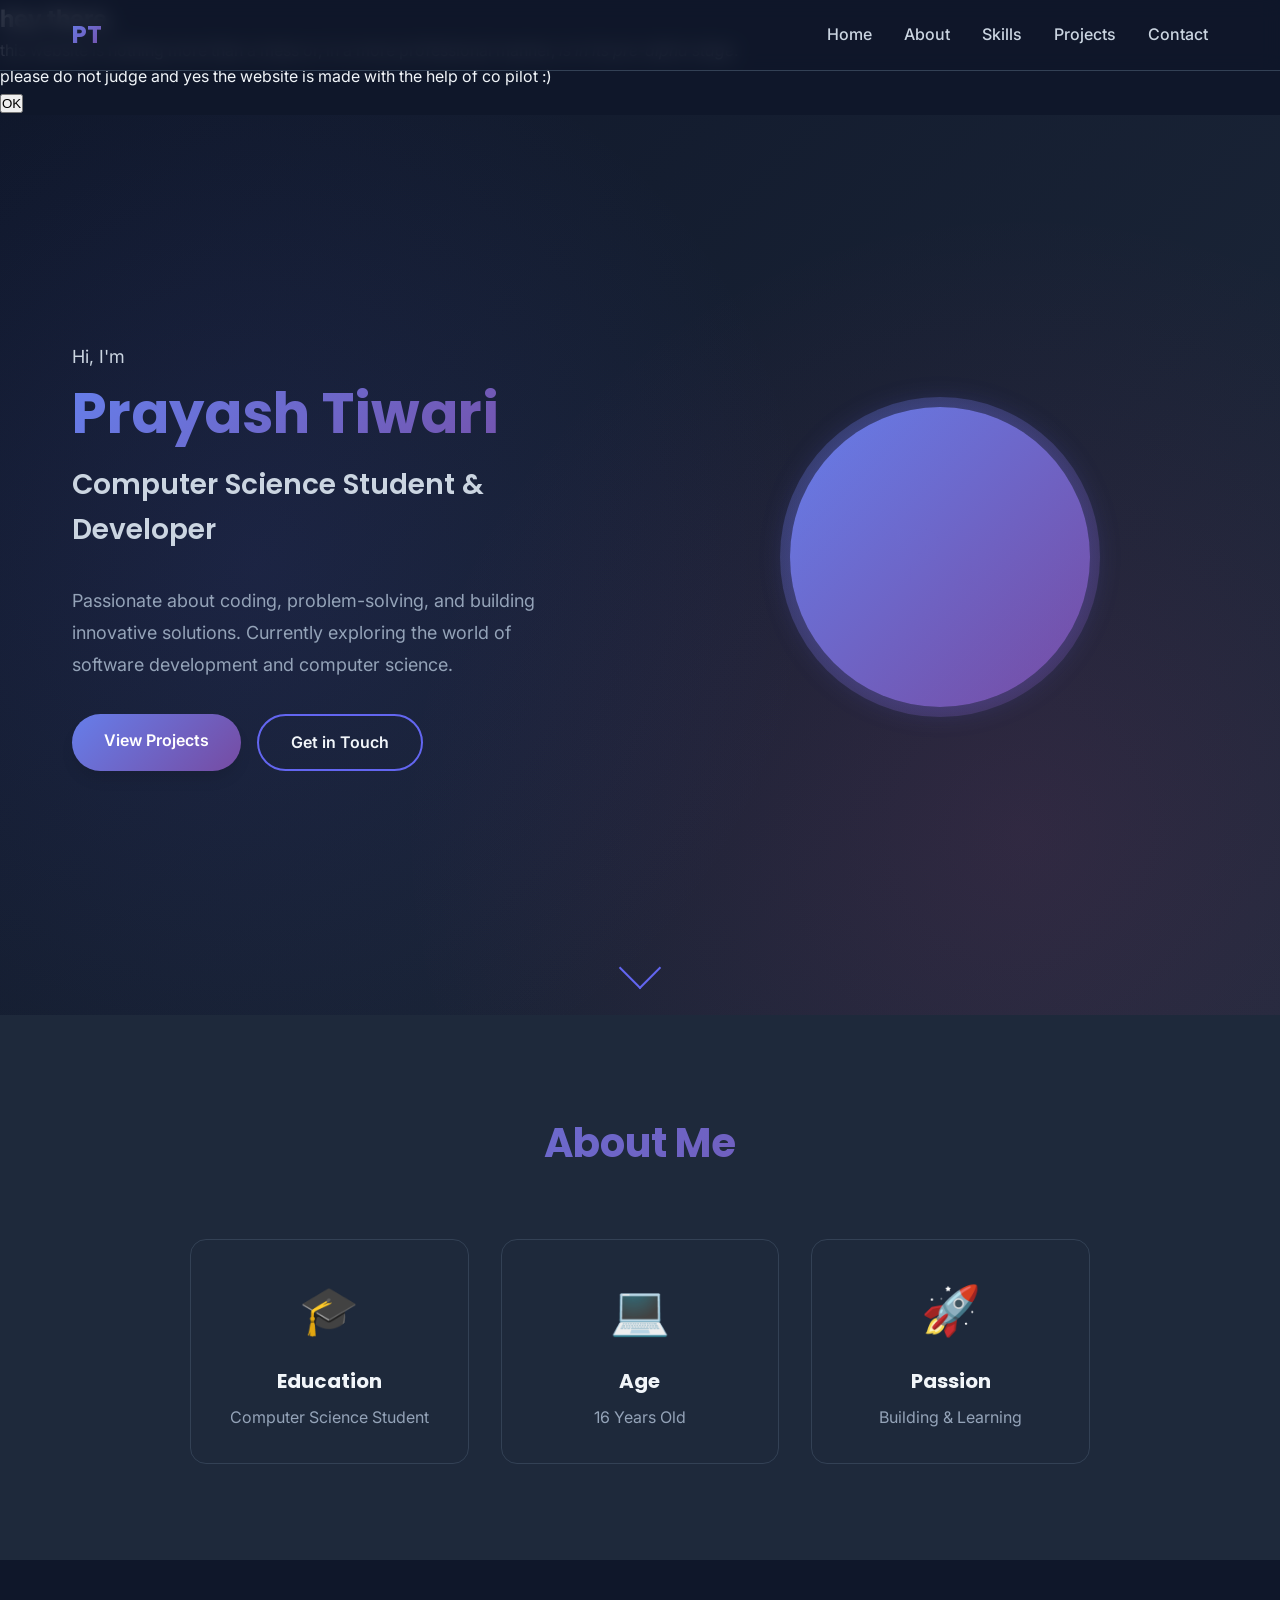
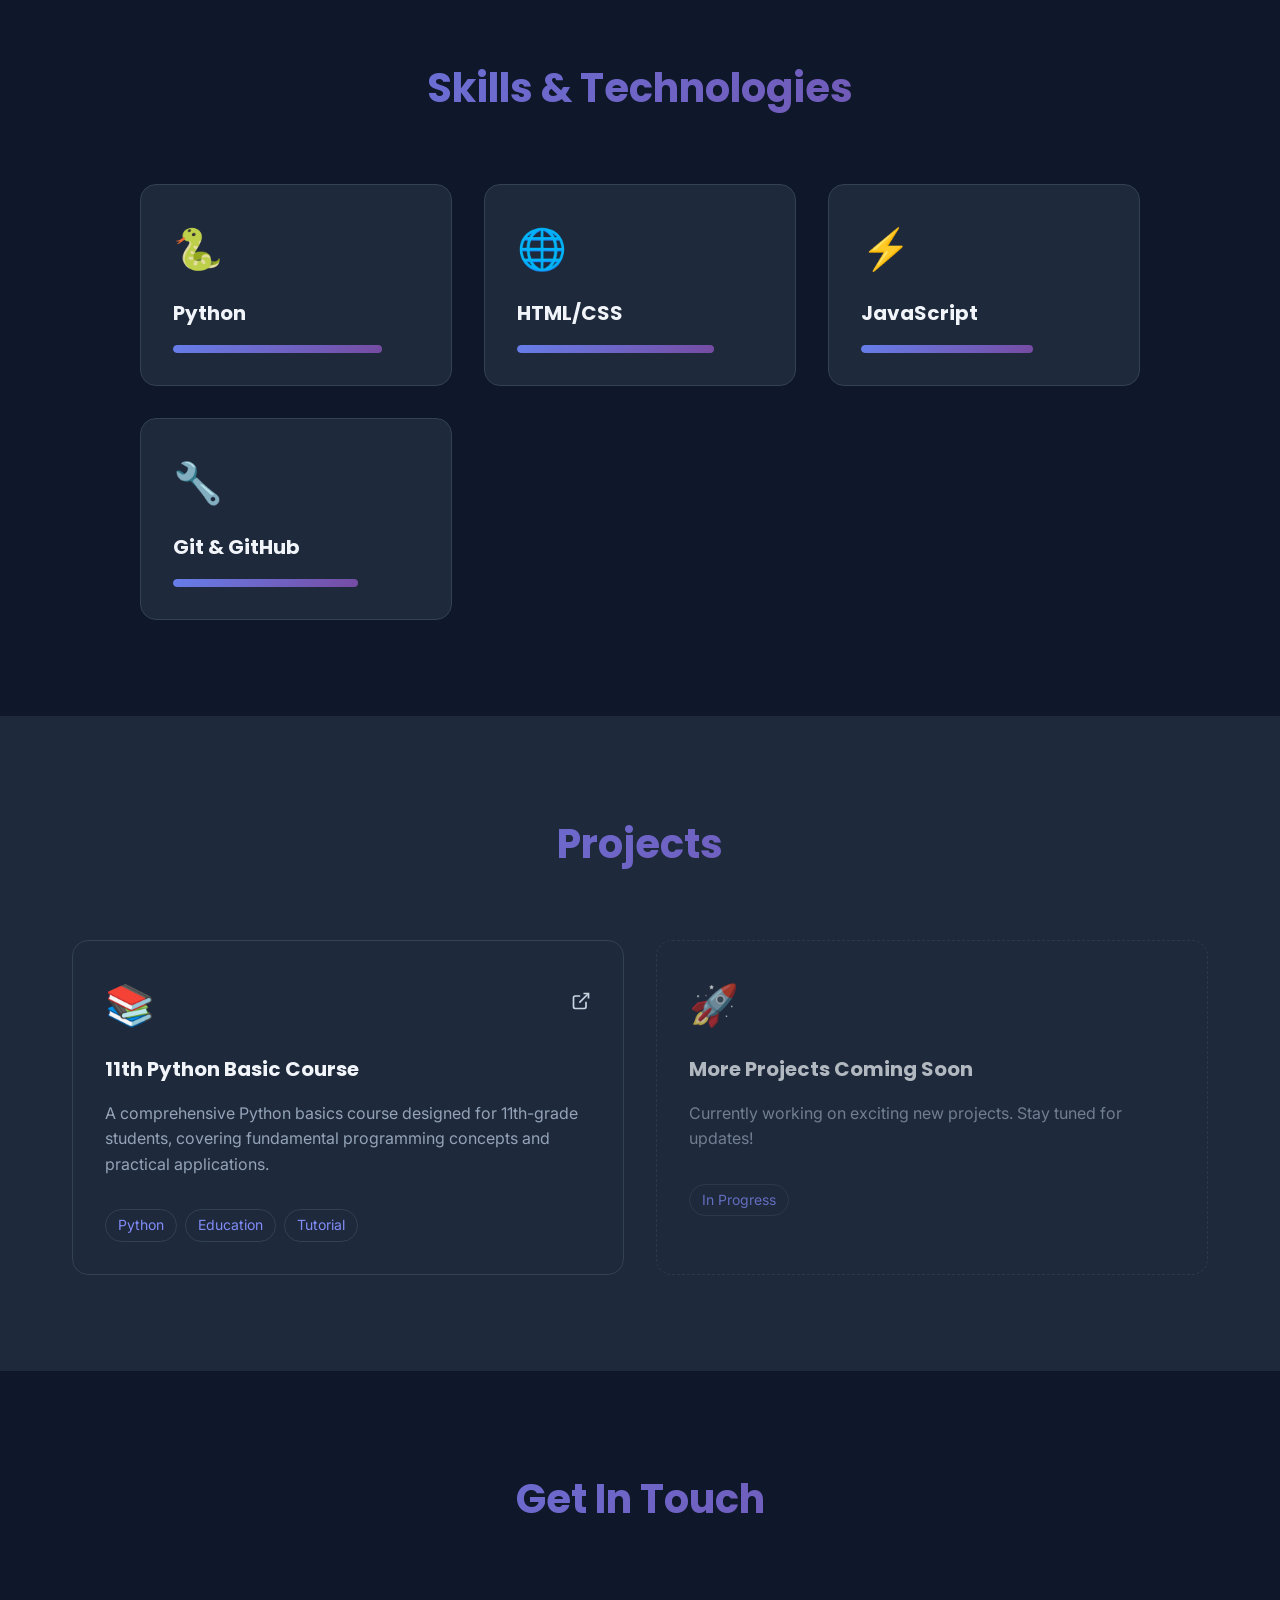
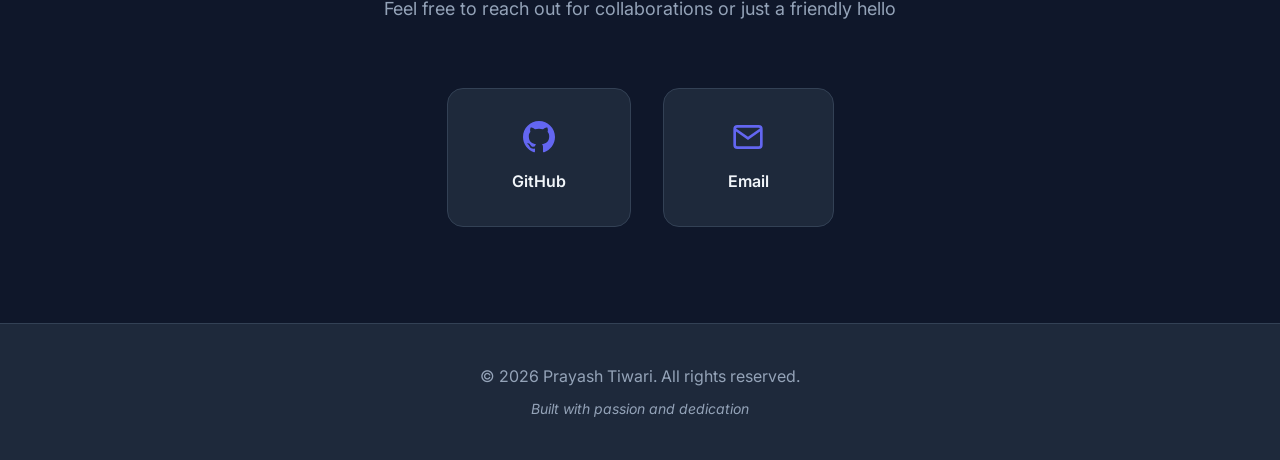
==== commit cc842cd2: "Remove pre-alpha modal from index.html Removed pre-alpha modal implementation including styles and s" ====
--- a/index.html
+++ b/index.html
@@ -12,6 +12,7 @@
   <link href="https://fonts.googleapis.com/css2?family=Inter:wght@300;400;500;600;700&family=Poppins:wght@400;500;600;700&display=swap" rel="stylesheet">
 </head>
 <body>
+  
   <!-- Pre-alpha modal "custom alert" -->
 <div id="prealphaModalOverlay" class="modal-overlay" aria-hidden="true">
   <div class="modal" role="dialog" aria-modal="true" aria-labelledby="prealphaTitle">
@@ -28,90 +29,6 @@
   </div>
 </div>
 
-<style>
-  .modal-overlay {
-    position: fixed;
-    inset: 0;
-    display: none;
-    align-items: center;
-    justify-content: center;
-    padding: 24px;
-    background: rgba(0, 0, 0, 0.55);
-    z-index: 9999;
-  }
-  .modal-overlay.is-open { display: flex; }
-
-  .modal {
-    width: min(520px, 100%);
-    background: #111;
-    color: #fff;
-    border: 1px solid rgba(255,255,255,0.15);
-    border-radius: 14px;
-    padding: 18px 18px 14px;
-    box-shadow: 0 20px 60px rgba(0,0,0,0.5);
-    font-family: system-ui, -apple-system, Segoe UI, Roboto, Arial, sans-serif;
-  }
-  .modal h2 {
-    margin: 0 0 10px;
-    font-size: 20px;
-    letter-spacing: 0.2px;
-  }
-  .modal p { margin: 8px 0; line-height: 1.45; }
-  .modal-actions {
-    display: flex;
-    justify-content: flex-end;
-    margin-top: 14px;
-  }
-  .modal-actions button {
-    cursor: pointer;
-    border: 0;
-    border-radius: 10px;
-    padding: 10px 14px;
-    background: #4f46e5;
-    color: white;
-    font-weight: 600;
-  }
-  .modal-actions button:focus { outline: 2px solid #93c5fd; outline-offset: 2px; }
-</style>
-
-<script>
-  (function () {
-    const overlay = document.getElementById('prealphaModalOverlay');
-    const okBtn = document.getElementById('prealphaOkBtn');
-
-    // show on load (only once per browser via localStorage)
-    const key = 'prealphaModalSeen';
-    const alreadySeen = localStorage.getItem(key) === '1';
-
-    function openModal() {
-      overlay.classList.add('is-open');
-      overlay.setAttribute('aria-hidden', 'false');
-      okBtn.focus();
-    }
-
-    function closeModal() {
-      overlay.classList.remove('is-open');
-      overlay.setAttribute('aria-hidden', 'true');
-      localStorage.setItem(key, '1');
-    }
-
-    okBtn.addEventListener('click', closeModal);
-
-    // close when clicking outside the dialog
-    overlay.addEventListener('click', (e) => {
-      if (e.target === overlay) closeModal();
-    });
-
-    // close on Escape
-    document.addEventListener('keydown', (e) => {
-      if (e.key === 'Escape' && overlay.classList.contains('is-open')) closeModal();
-    });
-
-    window.addEventListener('load', () => {
-      if (!alreadySeen) openModal();
-    });
-  })();
-</script>
   <!-- Navigation -->
   <nav class="navbar">
     <div class="container">
